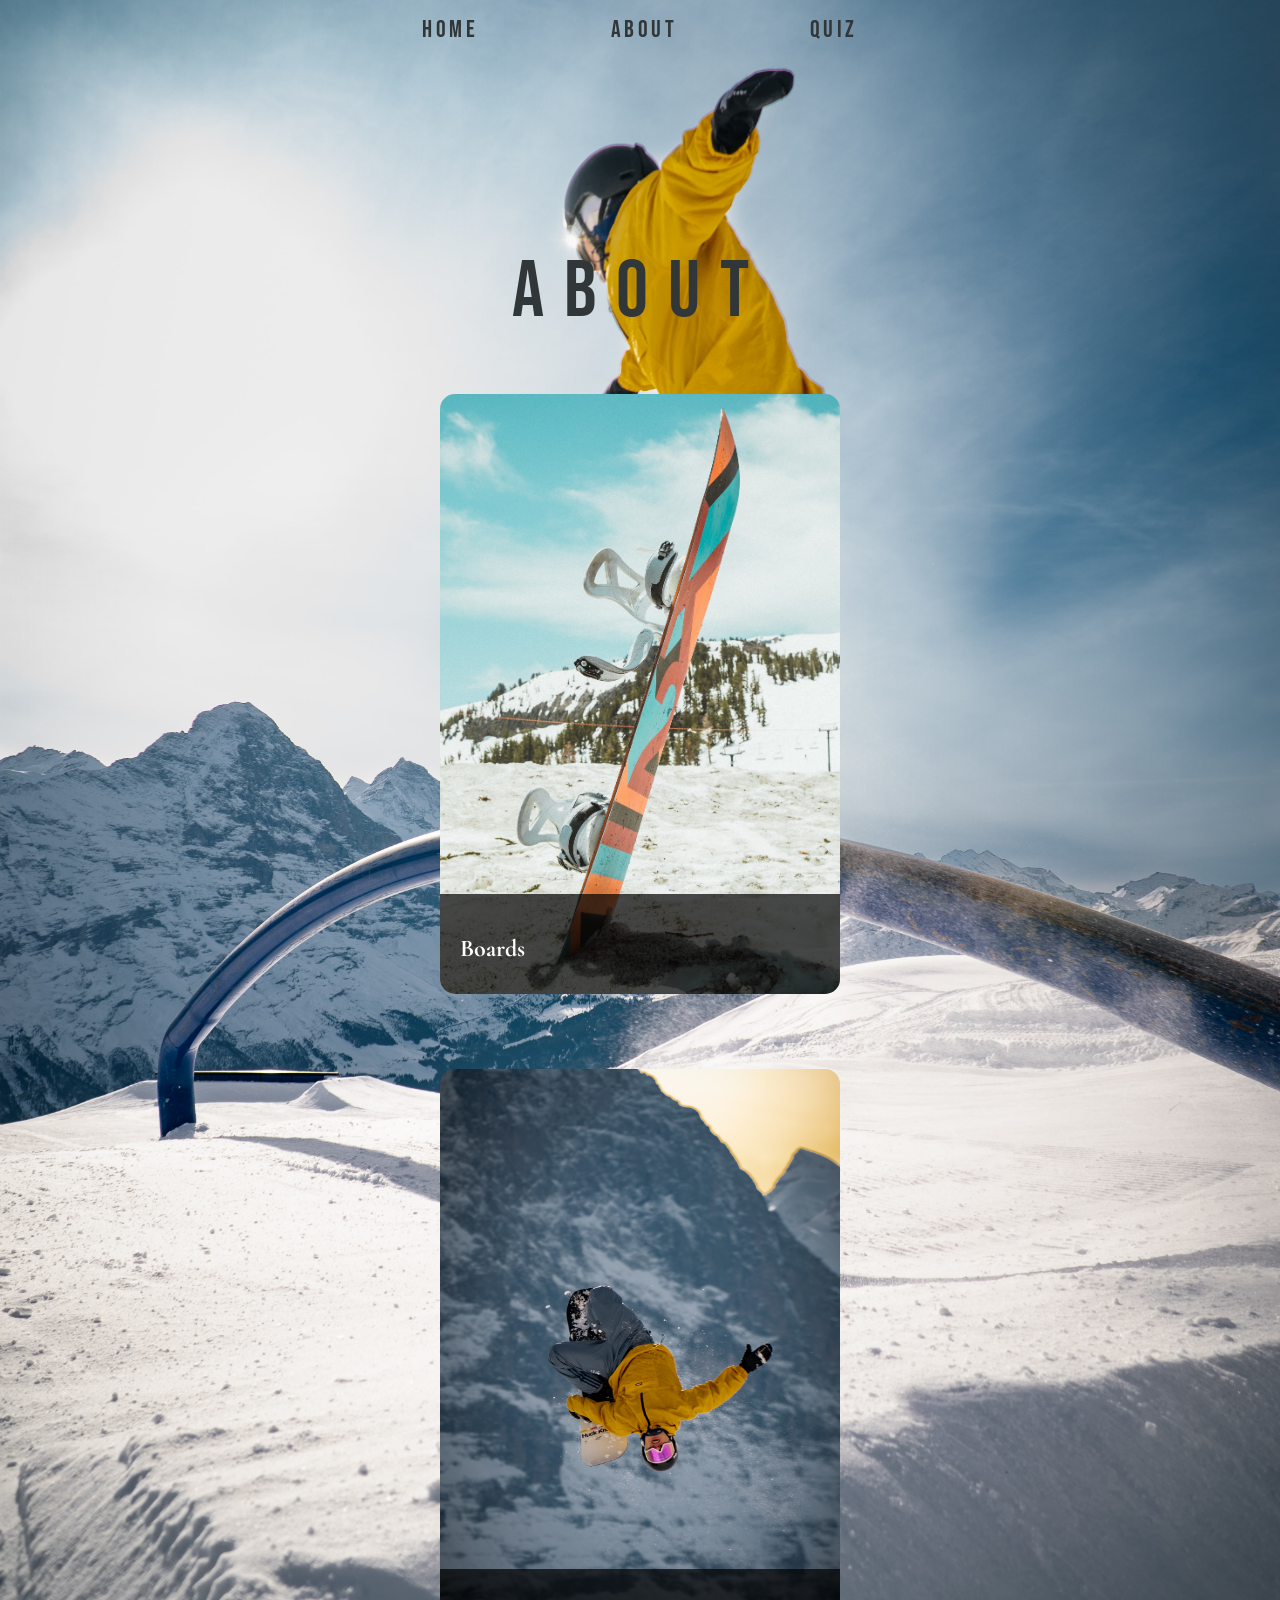
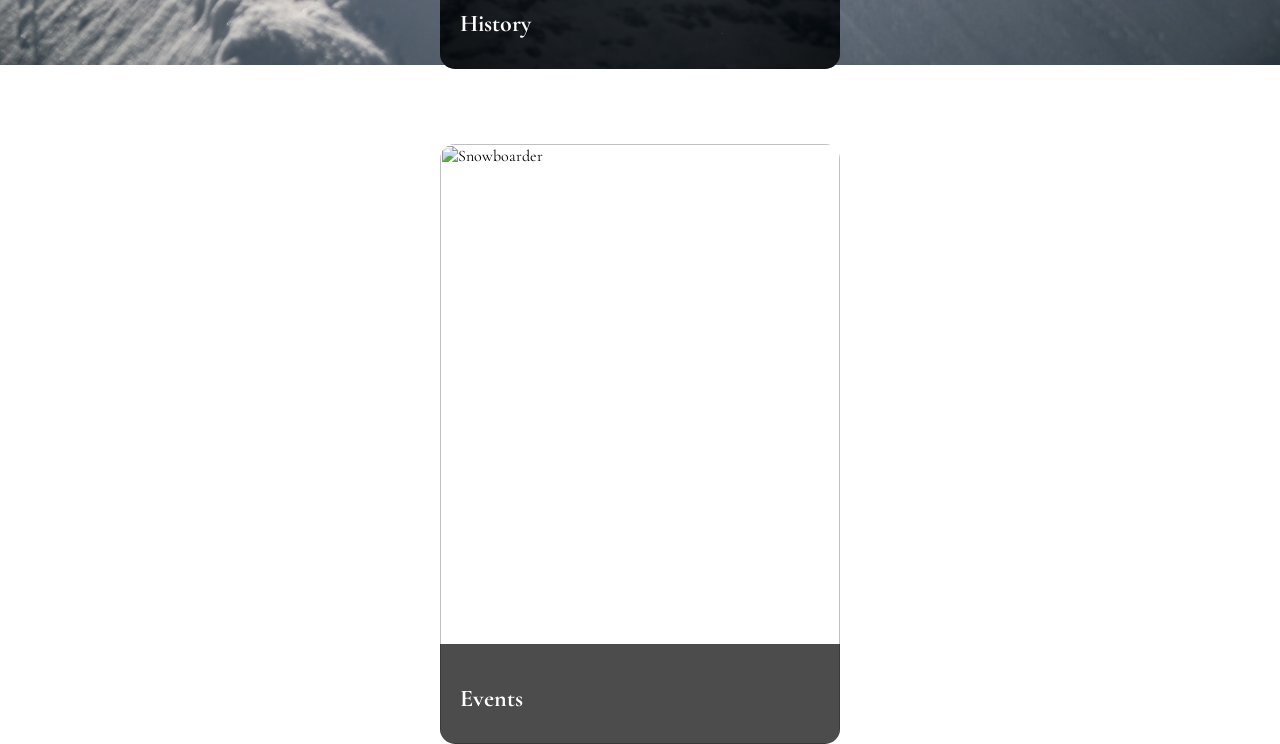
==== about.html @ 5701d162 "Add files via upload" ====
<html lang="en">
  <head>
    <title>About</title>
    <link rel="stylesheet" href="style.css" />
    <script src="main.js"></script>
  </head>

  <header>
    <a class="header-text" href="home.html">Home</a>
    <a class="header-text" href="about.html">About</a>
    <a class="header-text" href="quiz.html">Quiz</a>
  </header>

  <body>
    <h1>About</h1>

    <div class="container">
      <div class="card">
        <img class="img" src="img/board.jpg" alt="Snowboarder" />
        <div class="text">
          <h2 class="card-title">Boards</h2>
          <p>
            Lorem ipsum dolor sit amet consectetur adipisicing elit. Provident
            unde id doloribus possimus aspernatur. Id quae eligendi dolorum
            illo. Laborum corrupti alias dolor aperiam sint veritatis ex nisi
            modi dignissimos.
          </p>
          <a
            class="button"
            href="https://www.burton.com/ca/en/home"
            target="_blank"
            >Shop</a
          >
        </div>
      </div>

      <div class="card">
        <img
          class="img"
          src="img/snowboarding-image-card.jpg"
          alt="Snowboarder"
        />
        <div class="text">
          <h2 class="card-title">History</h2>
          <p>
            Modern snowboarding began in 1965 when Sherman Poppen, an engineer
            in Muskegon, Michigan, invented a toy for his daughter by fastening
            two skis together and attaching a rope to one end so she would have
            some control as she stood on the board and glided downhill.
          </p>
          <a
            class="button"
            href="https://www.skicanada.org/ready/what-is-snowboarding/#:~:text=Modern%20snowboarding%20began%20in%201965,the%20board%20and%20glided%20downhill."
            target="_blank"
            >Learn More</a
          >
        </div>
      </div>

      <div class="card">
        <img class="img" src="img/chess-piece-image.jpg" alt="Snowboarder" />
        <div class="text">
          <h2 class="card-title">Events</h2>
          <p>There are</p>
          <a class="button" href="https://www.chess.com/home" target="_blank"
            >Play Now</a
          >
        </div>
      </div>
    </div>
  </body>
</html>
---- style.css ----
@import url("https://fonts.googleapis.com/css2?family=Bebas+Neue&family=Cormorant+Garamond&display=swap");

html {
  background-image: url(img/snowboarding1.jpg);
  background-repeat: no-repeat;
  background-size: 100%;
  background-attachment: fixed;
  background-position: 100% 25%;
}

body {
  width: 700px;
  margin: auto;
  font-family: "Cormorant Garamond", sans-serif;
  word-wrap: break-word;
}

header {
  display: flex;
  justify-content: space-evenly;
  margin-top: 15px;
}

.header-text {
  text-decoration: none;
  font-family: "Bebas Neue", sans-serif;
  color: #313639;
  font-size: 1.5em;
  letter-spacing: 0.15em;
}

h1 {
  font-size: 5em;
  letter-spacing: 0.25em;
  text-align: center;
  color: #313639;
  font-family: "Bebas Neue", sans-serif;
  font-weight: lighter;
  margin-top: 2.5em;
}

.container {
  display: grid;
  grid-template-rows: 600px 600px 600px;
  row-gap: 75px;
  align-items: center;
  justify-content: center;
}

.card {
  width: 400px;
  height: 600px;
  object-fit: cover;
  position: relative;
  overflow: hidden;
  transition: 500ms ease;
  border-radius: 15px;
}

.card:hover {
  transform: scale(1.05);
}

.card:hover .text {
  top: 290px;
  opacity: 1;
}

.img {
  width: 400px;
  height: 600px;
  object-fit: cover;
  transition: 500ms ease;
}

.card:hover .img {
  transform: rotate(-2deg) scale(1.05);
}

.card-title {
  font-weight: bold;
  position: relative;
  padding-bottom: 15px;
}

.text {
  position: absolute;
  top: 500px;
  left: 0;
  color: white;
  background: rgba(0, 0, 0, 0.7);
  width: 360px;
  height: 400px;
  padding: 20px;
  transition: 500ms ease;
}

.text p {
  padding-top: 10px;
  padding-bottom: 10px;
}

.card-title::after {
  content: "";
  background-color: #11e879;
  width: 0;
  height: 3px;
  position: absolute;
  bottom: 0;
  left: 0;
  transform-origin: left;
  transition: 500ms ease;
}

.card:hover .card-title::after {
  width: 200px;
}

.button {
  text-decoration: none;
  color: black;
  background-color: #11e879;
  padding: 5px;
  border-radius: 4px;
  font-weight: 700;
}

.button:hover {
  background-color: #faf9f6;
}
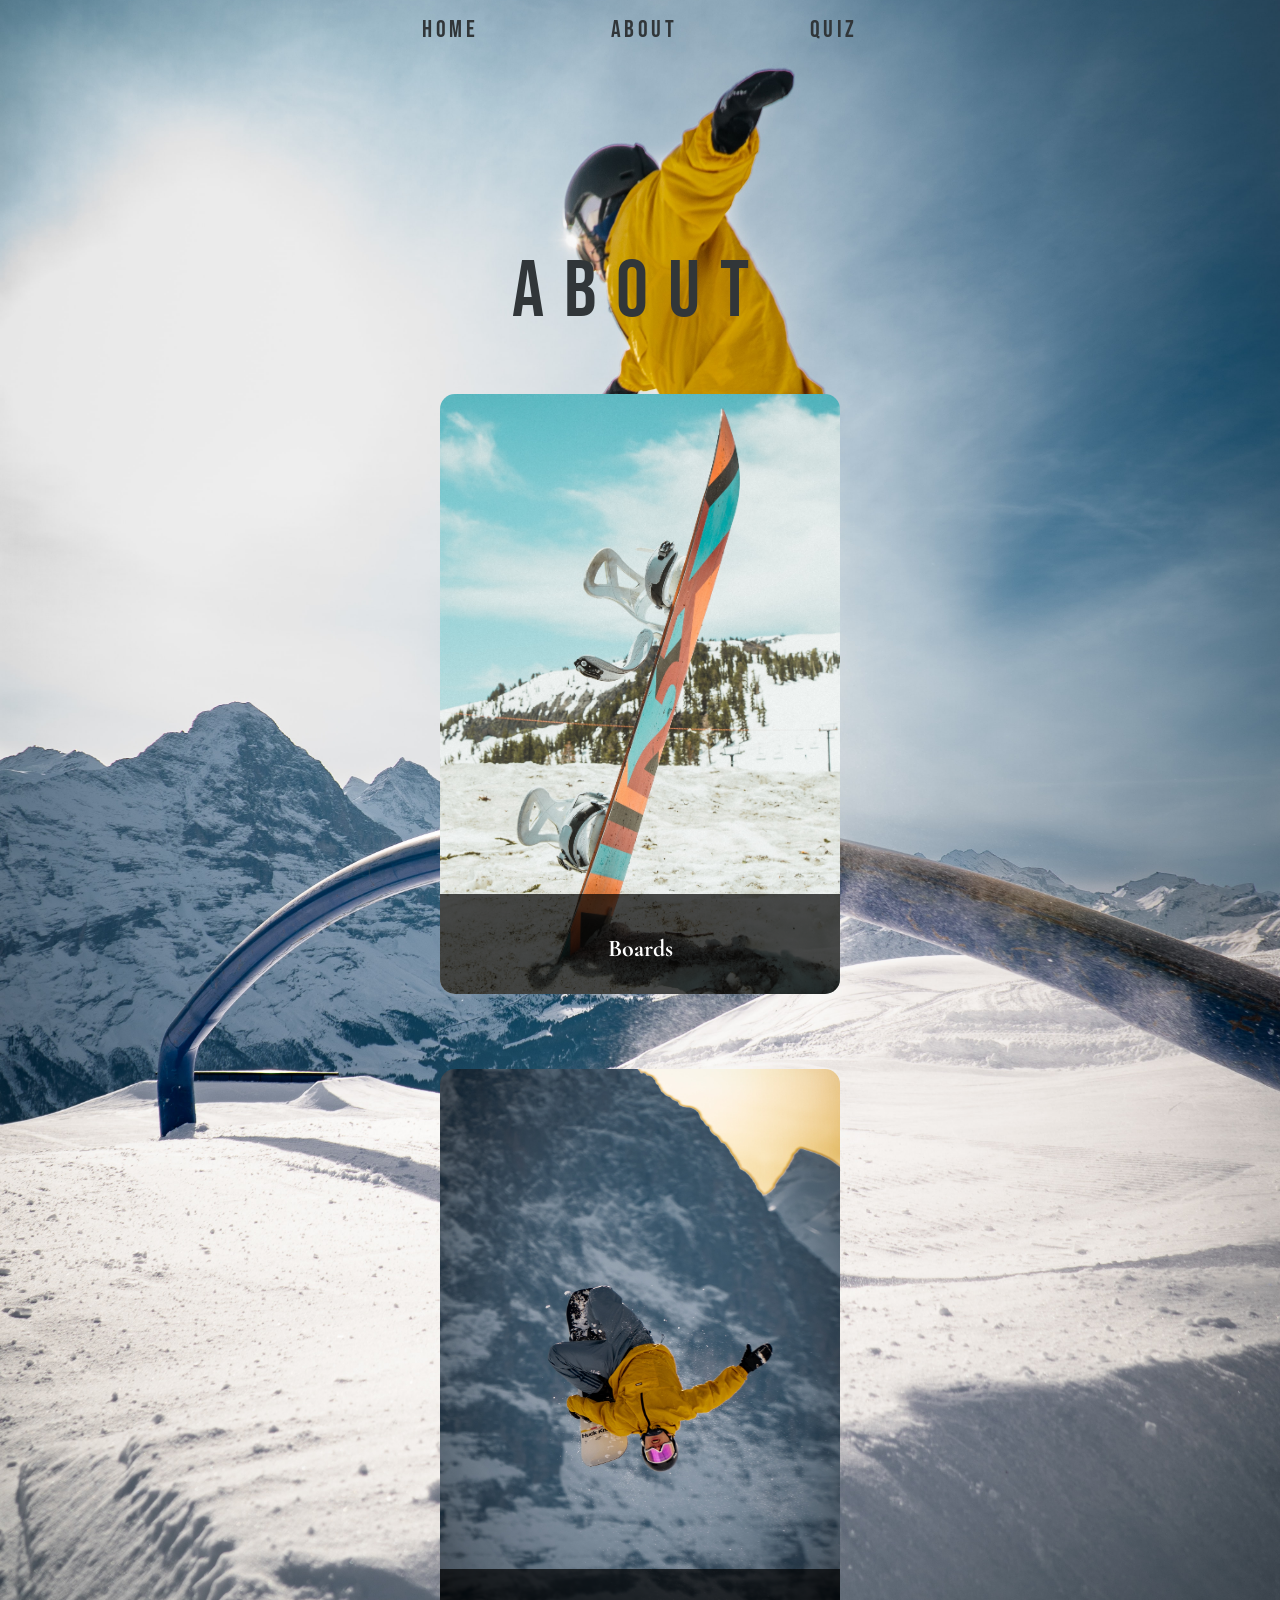
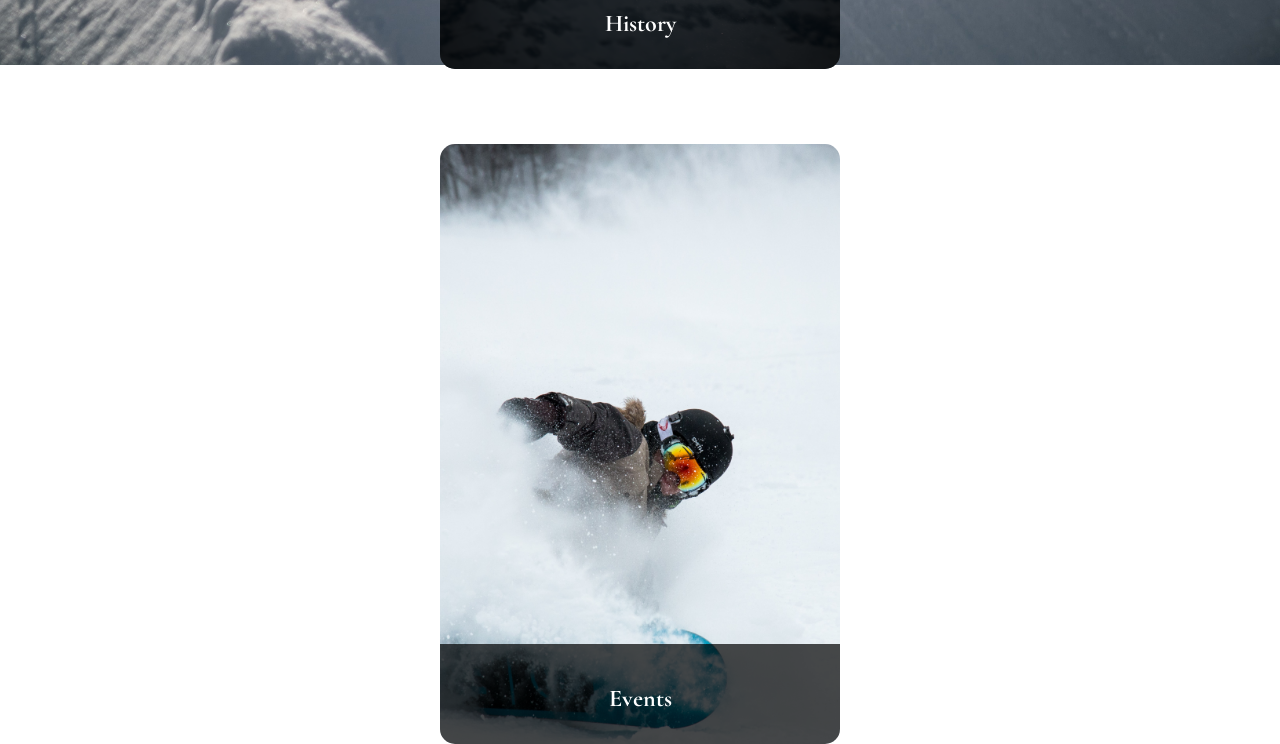
==== commit ee5409c1: "final website" ====
--- a/about.html
+++ b/about.html
@@ -2,7 +2,7 @@
   <head>
     <title>About</title>
     <link rel="stylesheet" href="style.css" />
-    <script src="main.js"></script>
+    <script defer src="main.js"></script>
   </head>
 
   <header>
@@ -20,10 +20,12 @@
         <div class="text">
           <h2 class="card-title">Boards</h2>
           <p>
-            Lorem ipsum dolor sit amet consectetur adipisicing elit. Provident
-            unde id doloribus possimus aspernatur. Id quae eligendi dolorum
-            illo. Laborum corrupti alias dolor aperiam sint veritatis ex nisi
-            modi dignissimos.
+            There are 5 major snowboard shapes which all vary in size, weight,
+            flex, and shape. "Freeride" boards are good for all snow conditions.
+            "Freestyle" boards are playfull and for the park. "Powder" boards
+            allow you to float over soft snow. "Split boards" are best for
+            backcountry. And finally "All Mountain" boards are a perfect mix of
+            everything.
           </p>
           <a
             class="button"
@@ -58,12 +60,20 @@
       </div>
 
       <div class="card">
-        <img class="img" src="img/chess-piece-image.jpg" alt="Snowboarder" />
+        <img class="img" src="img/snowboarder-card2.jpg" alt="Snowboarder" />
         <div class="text">
           <h2 class="card-title">Events</h2>
-          <p>There are</p>
-          <a class="button" href="https://www.chess.com/home" target="_blank"
-            >Play Now</a
+          <p>
+            Snowboarding has been largely clouded by skiing yet it is still
+            present in many major competitions such as X Games and the Olympics.
+            Events at competitions typically include, racing, park, big air,
+            half-pipe, slalom, slopestyle, and freestyle.
+          </p>
+          <a
+            class="button"
+            href="https://olympics.com/en/olympic-games/beijing-2022/results/snowboard/men-parallel-giant-slalom"
+            target="_blank"
+            >Learn More</a
           >
         </div>
       </div>
--- a/style.css
+++ b/style.css
@@ -13,6 +13,7 @@
   margin: auto;
   font-family: "Cormorant Garamond", sans-serif;
   word-wrap: break-word;
+  text-align: center;
 }
 
 header {
@@ -62,7 +63,7 @@
 }
 
 .card:hover .text {
-  top: 290px;
+  top: 300px;
   opacity: 1;
 }
 
@@ -128,3 +129,48 @@
 .button:hover {
   background-color: #faf9f6;
 }
+
+.question {
+  font-family: "Bebas Neue", sans-serif;
+  background-color: #fffceb;
+  color: #313639;
+  border-radius: 0.5em;
+  height: 5em;
+  font-size: x-large;
+  padding-top: 0.2em;
+  padding-left: 1em;
+  display: flex;
+  flex-direction: column;
+  justify-content: center;
+  margin-top: 2em;
+  text-align: center;
+}
+
+input {
+  width: 23em;
+  border-radius: 1em;
+  border: 1px solid black;
+  height: 2em;
+}
+
+#submit {
+  color: #313639;
+  background-color: #fffceb;
+  border: none;
+  width: 8em;
+  height: 3em;
+  margin: 5em;
+  font-family: "Bebas Neue", sans-serif;
+  font-size: x-large;
+  border-radius: 1em;
+}
+
+#output {
+  font-family: "Bebas Neue", sans-serif;
+  font-size: 50px;
+  color: #313639;
+}
+
+#submit:hover {
+  background-color: white;
+}
